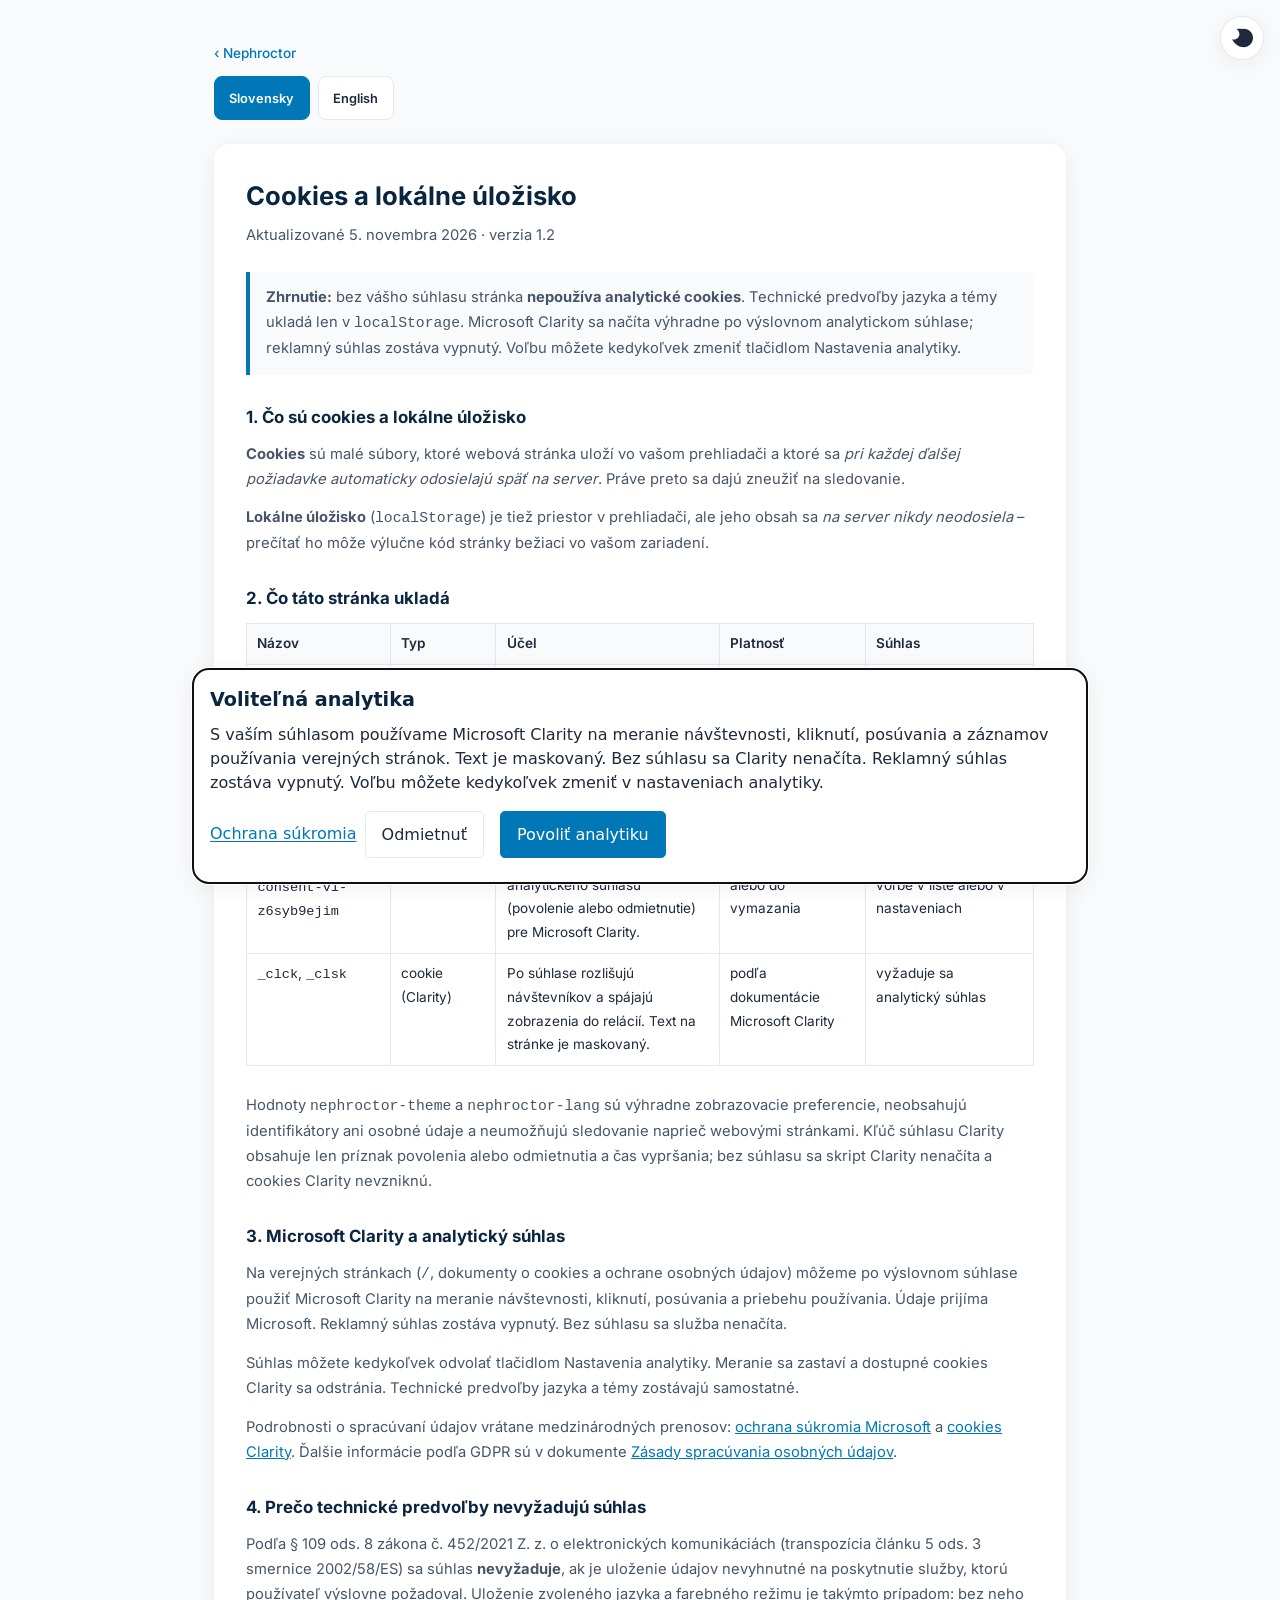
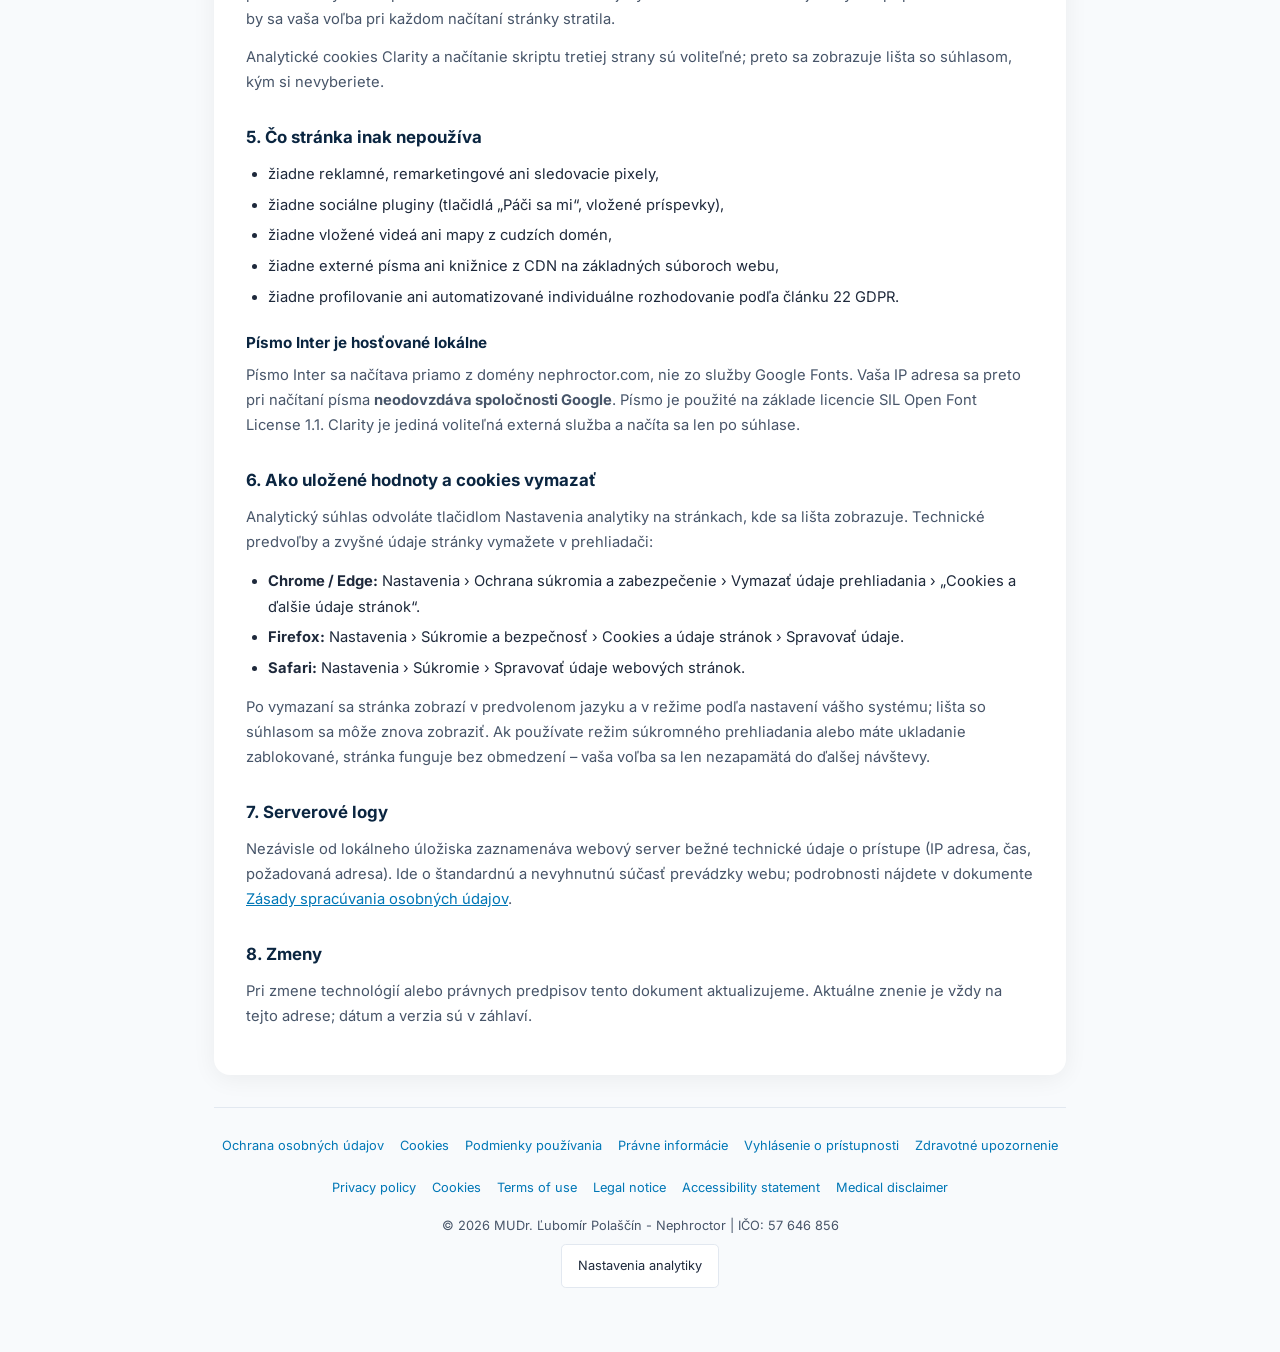
==== legal/cookies.html @ 83bac1ec "fix(theme): sync theme-color with page theme across tabs Explicit light/dark left browser chrome on " ====
<!DOCTYPE html>
<html lang="sk">
<head>
    <meta charset="UTF-8">
    <meta name="viewport" content="width=device-width, initial-scale=1.0">
    <title>Cookies a lokálne úložisko | Nephroctor</title>
    <meta name="description" content="Technické localStorage, voliteľný Microsoft Clarity po súhlase, cookies a návod na vymazanie na nephroctor.com.">
    <meta name="robots" content="index, follow">
    <meta name="theme-color" content="#f8fafc" media="(prefers-color-scheme: light)">
    <meta name="theme-color" content="#0f172a" media="(prefers-color-scheme: dark)">
    <meta name="color-scheme" content="light dark">
    <link rel="canonical" href="https://nephroctor.com/legal/cookies.html">
    <link rel="alternate" hreflang="sk" href="https://nephroctor.com/legal/cookies.html">
    <link rel="alternate" hreflang="en" href="https://nephroctor.com/legal/cookies.html?lang=en">
    <link rel="alternate" hreflang="x-default" href="https://nephroctor.com/legal/cookies.html">
    <link rel="icon" href="../assets/favicon.ico" sizes="32x32">
    <link rel="icon" type="image/png" sizes="16x16" href="../assets/favicon-16.png">
    <link rel="icon" type="image/png" sizes="32x32" href="../assets/favicon-32.png">
    <link rel="apple-touch-icon" href="../assets/apple-touch-icon.png">
    <link rel="stylesheet" href="../assets/site.css">
</head>
<body data-title-sk="Cookies a lokálne úložisko | Nephroctor" data-title-en="Cookies and local storage | Nephroctor">
    <script>
        (function () {
            try {
                var stored = localStorage.getItem('nephroctor-theme');
                if (stored === 'dark' || stored === 'light') {
                    document.documentElement.setAttribute('data-theme', stored);
                } else if (window.matchMedia && window.matchMedia('(prefers-color-scheme: dark)').matches) {
                    document.documentElement.setAttribute('data-theme', 'dark');
                }
            } catch (e) { /* localStorage unavailable */ }
            /* theme-color must match data-theme, not only OS prefers-color-scheme. */
            try {
                var theme = document.documentElement.getAttribute('data-theme');
                var dark = theme === 'dark' || (theme !== 'light' && window.matchMedia
                    && window.matchMedia('(prefers-color-scheme: dark)').matches);
                var color = dark ? '#0f172a' : '#f8fafc';
                var metas = document.querySelectorAll('meta[name="theme-color"]');
                if (metas.length) {
                    metas[0].removeAttribute('media');
                    metas[0].setAttribute('content', color);
                    for (var i = 1; i < metas.length; i++) {
                        metas[i].parentNode.removeChild(metas[i]);
                    }
                }
            } catch (e2) { /* theme-color meta unavailable */ }
        })();
    </script>

    <a class="skip-link" href="#main">Preskočiť na obsah / Skip to content</a>

    <button type="button" class="theme-toggle" id="theme-toggle" aria-label="Tmavý režim" title="Tmavý režim">
        <svg viewBox="0 0 24 24" aria-hidden="true" focusable="false"><path d="M9 2c-1.05 0-2.05.16-3 .46 1.89 1 3.18 2.99 3.18 5.27 0 3.31-2.69 6-6 6-.71 0-1.39-.13-2.02-.36C3.92 18.86 8.56 22 14 22c5.52 0 10-4.48 10-10S19.52 2 14 2c-.63 0-1.24.06-1.83.17C11.06 2.06 10.04 2 9 2z"/></svg>
    </button>

    <div class="container">
        <p><a class="back-link" href="../index.html">‹ Nephroctor</a></p>

        <div class="doc-lang" role="group" aria-label="Jazyk dokumentu / Document language">
            <button type="button" data-doc-lang="sk" aria-pressed="true" lang="sk">Slovensky</button>
            <button type="button" data-doc-lang="en" aria-pressed="false" lang="en">English</button>
        </div>

        <main id="main">
            <article class="content-card" id="doc-sk" data-lang-block="sk" lang="sk">
                <div class="doc-header">
                    <h1>Cookies a lokálne úložisko</h1>
                    <p class="doc-meta">Aktualizované 5. novembra 2026 · verzia 1.2</p>
                </div>

                <div class="prose">
                    <div class="callout">
                        <p><strong>Zhrnutie:</strong> bez vášho súhlasu stránka <strong>nepoužíva analytické cookies</strong>. Technické predvoľby jazyka a témy ukladá len v <code>localStorage</code>. Microsoft Clarity sa načíta výhradne po výslovnom analytickom súhlase; reklamný súhlas zostáva vypnutý. Voľbu môžete kedykoľvek zmeniť tlačidlom Nastavenia analytiky.</p>
                    </div>

                    <h2>1. Čo sú cookies a lokálne úložisko</h2>
                    <p><strong>Cookies</strong> sú malé súbory, ktoré webová stránka uloží vo vašom prehliadači a ktoré sa <em>pri každej ďalšej požiadavke automaticky odosielajú späť na server</em>. Práve preto sa dajú zneužiť na sledovanie.</p>
                    <p><strong>Lokálne úložisko</strong> (<code>localStorage</code>) je tiež priestor v prehliadači, ale jeho obsah sa <em>na server nikdy neodosiela</em> – prečítať ho môže výlučne kód stránky bežiaci vo vašom zariadení.</p>

                    <h2>2. Čo táto stránka ukladá</h2>
                    <div class="table-scroll">
                        <table>
                            <thead>
                                <tr><th>Názov</th><th>Typ</th><th>Účel</th><th>Platnosť</th><th>Súhlas</th></tr>
                            </thead>
                            <tbody>
                                <tr>
                                    <td><code>nephroctor-theme</code></td>
                                    <td>localStorage</td>
                                    <td>Zapamätá si, či ste zvolili svetlý alebo tmavý režim zobrazenia.</td>
                                    <td>do vymazania používateľom</td>
                                    <td>nevyžaduje sa</td>
                                </tr>
                                <tr>
                                    <td><code>nephroctor-lang</code></td>
                                    <td>localStorage</td>
                                    <td>Zapamätá si zvolený jazyk stránky, aby ste ho nemuseli vyberať pri každej návšteve.</td>
                                    <td>do vymazania používateľom</td>
                                    <td>nevyžaduje sa</td>
                                </tr>
                                <tr>
                                    <td><code>clarity-consent-v1-z6syb9ejim</code></td>
                                    <td>localStorage</td>
                                    <td>Zapamätá vašu voľbu analytického súhlasu (povolenie alebo odmietnutie) pre Microsoft Clarity.</td>
                                    <td>180 dní od voľby, alebo do vymazania</td>
                                    <td>ukladá sa až po vašej voľbe v lište alebo v nastaveniach</td>
                                </tr>
                                <tr>
                                    <td><code>_clck</code>, <code>_clsk</code></td>
                                    <td>cookie (Clarity)</td>
                                    <td>Po súhlase rozlišujú návštevníkov a spájajú zobrazenia do relácií. Text na stránke je maskovaný.</td>
                                    <td>podľa dokumentácie Microsoft Clarity</td>
                                    <td>vyžaduje sa analytický súhlas</td>
                                </tr>
                            </tbody>
                        </table>
                    </div>
                    <p>Hodnoty <code>nephroctor-theme</code> a <code>nephroctor-lang</code> sú výhradne zobrazovacie preferencie, neobsahujú identifikátory ani osobné údaje a neumožňujú sledovanie naprieč webovými stránkami. Kľúč súhlasu Clarity obsahuje len príznak povolenia alebo odmietnutia a čas vypršania; bez súhlasu sa skript Clarity nenačíta a cookies Clarity nevzniknú.</p>

                    <h2>3. Microsoft Clarity a analytický súhlas</h2>
                    <p>Na verejných stránkach (<code>/</code>, dokumenty o cookies a ochrane osobných údajov) môžeme po výslovnom súhlase použiť Microsoft Clarity na meranie návštevnosti, kliknutí, posúvania a priebehu používania. Údaje prijíma Microsoft. Reklamný súhlas zostáva vypnutý. Bez súhlasu sa služba nenačíta.</p>
                    <p>Súhlas môžete kedykoľvek odvolať tlačidlom Nastavenia analytiky. Meranie sa zastaví a dostupné cookies Clarity sa odstránia. Technické predvoľby jazyka a témy zostávajú samostatné.</p>
                    <p>Podrobnosti o spracúvaní údajov vrátane medzinárodných prenosov: <a href="https://privacy.microsoft.com/privacystatement" target="_blank" rel="noopener noreferrer">ochrana súkromia Microsoft</a> a <a href="https://learn.microsoft.com/en-us/clarity/setup-and-installation/clarity-cookies" target="_blank" rel="noopener noreferrer">cookies Clarity</a>. Ďalšie informácie podľa GDPR sú v dokumente <a href="ochrana-osobnych-udajov.html">Zásady spracúvania osobných údajov</a>.</p>

                    <h2>4. Prečo technické predvoľby nevyžadujú súhlas</h2>
                    <p>Podľa § 109 ods. 8 zákona č. 452/2021 Z. z. o elektronických komunikáciách (transpozícia článku 5 ods. 3 smernice 2002/58/ES) sa súhlas <strong>nevyžaduje</strong>, ak je uloženie údajov nevyhnutné na poskytnutie služby, ktorú používateľ výslovne požadoval. Uloženie zvoleného jazyka a farebného režimu je takýmto prípadom: bez neho by sa vaša voľba pri každom načítaní stránky stratila.</p>
                    <p>Analytické cookies Clarity a načítanie skriptu tretiej strany sú voliteľné; preto sa zobrazuje lišta so súhlasom, kým si nevyberiete.</p>

                    <h2>5. Čo stránka inak nepoužíva</h2>
                    <ul>
                        <li>žiadne reklamné, remarketingové ani sledovacie pixely,</li>
                        <li>žiadne sociálne pluginy (tlačidlá „Páči sa mi“, vložené príspevky),</li>
                        <li>žiadne vložené videá ani mapy z cudzích domén,</li>
                        <li>žiadne externé písma ani knižnice z CDN na základných súboroch webu,</li>
                        <li>žiadne profilovanie ani automatizované individuálne rozhodovanie podľa článku 22 GDPR.</li>
                    </ul>

                    <h3>Písmo Inter je hosťované lokálne</h3>
                    <p>Písmo Inter sa načítava priamo z domény nephroctor.com, nie zo služby Google Fonts. Vaša IP adresa sa preto pri načítaní písma <strong>neodovzdáva spoločnosti Google</strong>. Písmo je použité na základe licencie SIL Open Font License 1.1. Clarity je jediná voliteľná externá služba a načíta sa len po súhlase.</p>

                    <h2>6. Ako uložené hodnoty a cookies vymazať</h2>
                    <p>Analytický súhlas odvoláte tlačidlom Nastavenia analytiky na stránkach, kde sa lišta zobrazuje. Technické predvoľby a zvyšné údaje stránky vymažete v prehliadači:</p>
                    <ul>
                        <li><strong>Chrome / Edge:</strong> Nastavenia › Ochrana súkromia a zabezpečenie › Vymazať údaje prehliadania › „Cookies a ďalšie údaje stránok“.</li>
                        <li><strong>Firefox:</strong> Nastavenia › Súkromie a bezpečnosť › Cookies a údaje stránok › Spravovať údaje.</li>
                        <li><strong>Safari:</strong> Nastavenia › Súkromie › Spravovať údaje webových stránok.</li>
                    </ul>
                    <p>Po vymazaní sa stránka zobrazí v predvolenom jazyku a v režime podľa nastavení vášho systému; lišta so súhlasom sa môže znova zobraziť. Ak používate režim súkromného prehliadania alebo máte ukladanie zablokované, stránka funguje bez obmedzení – vaša voľba sa len nezapamätá do ďalšej návštevy.</p>

                    <h2>7. Serverové logy</h2>
                    <p>Nezávisle od lokálneho úložiska zaznamenáva webový server bežné technické údaje o prístupe (IP adresa, čas, požadovaná adresa). Ide o štandardnú a nevyhnutnú súčasť prevádzky webu; podrobnosti nájdete v dokumente <a href="ochrana-osobnych-udajov.html">Zásady spracúvania osobných údajov</a>.</p>

                    <h2>8. Zmeny</h2>
                    <p>Pri zmene technológií alebo právnych predpisov tento dokument aktualizujeme. Aktuálne znenie je vždy na tejto adrese; dátum a verzia sú v záhlaví.</p>
                </div>
            </article>

            <article class="content-card" id="doc-en" data-lang-block="en" lang="en" hidden>
                <div class="doc-header">
                    <h1>Cookies and local storage</h1>
                    <p class="doc-meta">Updated 5 November 2026 · version 1.2</p>
                </div>

                <div class="prose">
                    <div class="callout">
                        <p><strong>Summary:</strong> without your consent this site uses <strong>no analytics cookies</strong>. Language and theme preferences are stored only in <code>localStorage</code>. Microsoft Clarity loads only after explicit analytics consent; advertising consent stays denied. You can change your choice at any time via Analytics settings.</p>
                        <p>The <strong>Slovak version is the legally binding one</strong>; this is a courtesy translation.</p>
                    </div>

                    <h2>1. Cookies versus local storage</h2>
                    <p><strong>Cookies</strong> are small files a website stores in your browser which are <em>automatically sent back to the server with every subsequent request</em>. That is precisely what makes them usable for tracking.</p>
                    <p><strong>Local storage</strong> (<code>localStorage</code>) is also browser-side storage, but its contents are <em>never sent to the server</em> – only page code running on your own device can read it.</p>

                    <h2>2. What this site stores</h2>
                    <div class="table-scroll">
                        <table>
                            <thead>
                                <tr><th>Name</th><th>Type</th><th>Purpose</th><th>Lifetime</th><th>Consent</th></tr>
                            </thead>
                            <tbody>
                                <tr>
                                    <td><code>nephroctor-theme</code></td>
                                    <td>localStorage</td>
                                    <td>Remembers whether you chose the light or dark display mode.</td>
                                    <td>until you delete it</td>
                                    <td>not required</td>
                                </tr>
                                <tr>
                                    <td><code>nephroctor-lang</code></td>
                                    <td>localStorage</td>
                                    <td>Remembers your chosen site language so you need not select it on every visit.</td>
                                    <td>until you delete it</td>
                                    <td>not required</td>
                                </tr>
                                <tr>
                                    <td><code>clarity-consent-v1-z6syb9ejim</code></td>
                                    <td>localStorage</td>
                                    <td>Remembers your analytics consent choice (allow or decline) for Microsoft Clarity.</td>
                                    <td>180 days from the choice, or until deleted</td>
                                    <td>written only after you choose in the banner or settings</td>
                                </tr>
                                <tr>
                                    <td><code>_clck</code>, <code>_clsk</code></td>
                                    <td>cookie (Clarity)</td>
                                    <td>After consent, distinguish visitors and connect page views into sessions. Page text is masked.</td>
                                    <td>per Microsoft Clarity documentation</td>
                                    <td>analytics consent required</td>
                                </tr>
                            </tbody>
                        </table>
                    </div>
                    <p><code>nephroctor-theme</code> and <code>nephroctor-lang</code> hold display preferences only. They contain no identifiers or personal data and enable no cross-site tracking. The Clarity consent key stores only the allow/deny flag and an expiry; without consent the Clarity script does not load and Clarity cookies are not set.</p>

                    <h2>3. Microsoft Clarity and analytics consent</h2>
                    <p>On public pages (<code>/</code>, the cookies and privacy documents) we may use Microsoft Clarity after explicit consent to measure visits, clicks, scrolling and session behaviour. Microsoft receives the data. Advertising consent stays denied. The service does not load without consent.</p>
                    <p>You can withdraw consent at any time using Analytics settings. Collection stops and accessible Clarity cookies are removed. Language and theme preferences remain separate.</p>
                    <p>For processing details, including international transfers, see the <a href="https://privacy.microsoft.com/privacystatement" target="_blank" rel="noopener noreferrer">Microsoft Privacy Statement</a> and <a href="https://learn.microsoft.com/en-us/clarity/setup-and-installation/clarity-cookies" target="_blank" rel="noopener noreferrer">Clarity cookie documentation</a>. Further GDPR information is in the <a href="ochrana-osobnych-udajov.html?lang=en">Privacy policy</a>.</p>

                    <h2>4. Why technical preferences do not need consent</h2>
                    <p>Under Section 109(8) of Act No. 452/2021 Coll. on electronic communications (transposing Article 5(3) of Directive 2002/58/EC), consent is <strong>not required</strong> where storage is strictly necessary to provide a service explicitly requested by the user. Remembering your language and colour scheme is exactly such a case: without it, your choice would be lost on every page load.</p>
                    <p>Clarity analytics cookies and the third-party script are optional; that is why a consent banner appears until you choose.</p>

                    <h2>5. What the site otherwise does not use</h2>
                    <ul>
                        <li>no advertising, remarketing or tracking pixels,</li>
                        <li>no social plugins (like buttons, embedded posts),</li>
                        <li>no embedded videos or maps from foreign domains,</li>
                        <li>no external fonts or CDN-hosted libraries for core website assets,</li>
                        <li>no profiling and no automated individual decision-making within the meaning of Article 22 GDPR.</li>
                    </ul>

                    <h3>The Inter typeface is self-hosted</h3>
                    <p>Inter is loaded directly from nephroctor.com, not from Google Fonts. Your IP address is therefore <strong>not disclosed to Google</strong> when the font loads. The typeface is used under the SIL Open Font License 1.1. Clarity is the only optional external service and loads only after consent.</p>

                    <h2>6. How to delete stored values and cookies</h2>
                    <p>Withdraw analytics consent with Analytics settings on pages that show the banner. Delete technical preferences and remaining site data in the browser:</p>
                    <ul>
                        <li><strong>Chrome / Edge:</strong> Settings › Privacy and security › Delete browsing data › „Cookies and other site data“.</li>
                        <li><strong>Firefox:</strong> Settings › Privacy &amp; Security › Cookies and Site Data › Manage Data.</li>
                        <li><strong>Safari:</strong> Settings › Privacy › Manage Website Data.</li>
                    </ul>
                    <p>After deletion the site opens in the default language and follows your system colour scheme; the consent banner may appear again. If you browse privately or have storage blocked, the site works without restriction – your choice simply is not remembered for the next visit.</p>

                    <h2>7. Server logs</h2>
                    <p>Independently of local storage, the web server records ordinary technical access data (IP address, timestamp, requested URL). This is a standard and necessary part of operating a website; see the <a href="ochrana-osobnych-udajov.html?lang=en">Privacy policy</a> for details.</p>

                    <h2>8. Changes</h2>
                    <p>If technologies or legal requirements change, we update this document. The current version is always at this address; the date and version appear in the header.</p>
                </div>
            </article>
        </main>

        <footer class="footer">
            <nav class="footer-legal" data-lang-block="sk" aria-label="Právne dokumenty">
                <a href="ochrana-osobnych-udajov.html">Ochrana osobných údajov</a>
                <a href="cookies.html">Cookies</a>
                <a href="podmienky-pouzivania.html">Podmienky používania</a>
                <a href="pravne-informacie.html">Právne informácie</a>
                <a href="pristupnost.html">Vyhlásenie o prístupnosti</a>
                <a href="zdravotne-upozornenie.html">Zdravotné upozornenie</a>
            </nav>
            <nav class="footer-legal" data-lang-block="en" aria-label="Legal documents" hidden>
                <a href="ochrana-osobnych-udajov.html?lang=en">Privacy policy</a>
                <a href="cookies.html?lang=en">Cookies</a>
                <a href="podmienky-pouzivania.html?lang=en">Terms of use</a>
                <a href="pravne-informacie.html?lang=en">Legal notice</a>
                <a href="pristupnost.html?lang=en">Accessibility statement</a>
                <a href="zdravotne-upozornenie.html?lang=en">Medical disclaimer</a>
            </nav>
            <p>&copy; 2026 MUDr. Ľubomír Polaščín - Nephroctor | IČO: 57 646 856</p>
        </footer>
    </div>

    <script src="../assets/legal.js"></script>
<script src="../assets/clarity-consent.js?v=a6b08f84514b" data-project="z6syb9ejim" data-paths="/,/index.html,/legal/cookies.html,/legal/ochrana-osobnych-udajov.html" data-privacy="/legal/ochrana-osobnych-udajov.html" defer></script>
</body>
</html>
---- assets/site.css ----
/* ==========================================================================
   Nephroctor – shared stylesheet (index.html + /legal/*.html)
   Self-hosted Inter (SIL OFL 1.1) – no third-party font CDN, see /legal/cookies.html
   ========================================================================== */

/* --- Inter, variable, self-hosted ---------------------------------------- */
@font-face {
    font-family: 'Inter';
    font-style: normal;
    font-weight: 400 700;
    font-display: swap;
    src: url('fonts/inter-latin.woff2') format('woff2');
    unicode-range: U+0000-00FF, U+0131, U+0152-0153, U+02BB-02BC, U+02C6, U+02DA, U+02DC, U+0304, U+0308, U+0329, U+2000-206F, U+20AC, U+2122, U+2191, U+2193, U+2212, U+2215, U+FEFF, U+FFFD;
}

@font-face {
    font-family: 'Inter';
    font-style: normal;
    font-weight: 400 700;
    font-display: swap;
    src: url('fonts/inter-latin-ext.woff2') format('woff2');
    unicode-range: U+0100-02BA, U+02BD-02C5, U+02C7-02CC, U+02CE-02D7, U+02DD-02FF, U+0304, U+0308, U+0329, U+1D00-1DBF, U+1E00-1E9F, U+1EF2-1EFF, U+2020, U+20A0-20AB, U+20AD-20C0, U+2113, U+2C60-2C7F, U+A720-A7FF;
}

@font-face {
    font-family: 'Inter';
    font-style: normal;
    font-weight: 400 700;
    font-display: swap;
    src: url('fonts/inter-greek.woff2') format('woff2');
    unicode-range: U+0370-0377, U+037A-037F, U+0384-038A, U+038C, U+038E-03A1, U+03A3-03FF;
}

@font-face {
    font-family: 'Inter';
    font-style: normal;
    font-weight: 400 700;
    font-display: swap;
    src: url('fonts/inter-cyrillic.woff2') format('woff2');
    unicode-range: U+0301, U+0400-045F, U+0490-0491, U+04B0-04B1, U+2116;
}

/* --- Design tokens -------------------------------------------------------- */
:root {
    --color-primary: #0a2540;
    --color-accent: #00b4d8;
    --color-accent-dark: #0077b6;
    /* Filled controls: --color-accent-strong pairs with --color-on-accent
       and is contrast-checked in both themes (see .audit.md, Beh #7). */
    --color-accent-strong: #0077b6;
    --color-on-accent: #ffffff;
    /* Icon plate gradient. The light stop is #0096b5 rather than the brand
       #00b4d8 so the white glyph clears WCAG 1.4.11 (3.48:1 vs 2.46:1). */
    --color-icon-from: #0096b5;
    --color-icon-to: #0077b6;
    --color-bg: #f8fafc;
    --color-card: #ffffff;
    --color-text: #1e293b;
    --color-muted: #475569;
    --color-border: #e2e8f0;
    --radius: 16px;
    --shadow: 0 4px 24px rgba(0, 0, 0, 0.06);
}

:root[data-theme="dark"] {
    --color-primary: #e2e8f0;
    --color-accent: #22d3ee;
    --color-accent-dark: #67e8f9;
    --color-accent-strong: #22d3ee;
    --color-on-accent: #0f172a;
    --color-icon-from: #22d3ee;
    --color-icon-to: #67e8f9;
    --color-bg: #0f172a;
    --color-card: #1e293b;
    --color-text: #f1f5f9;
    --color-muted: #94a3b8;
    --color-border: #334155;
    --shadow: 0 4px 24px rgba(0, 0, 0, 0.25);
}

@media (prefers-color-scheme: dark) {
    :root:not([data-theme="light"]) {
        --color-primary: #e2e8f0;
        --color-accent: #22d3ee;
        --color-accent-dark: #67e8f9;
        --color-accent-strong: #22d3ee;
        --color-on-accent: #0f172a;
        --color-icon-from: #22d3ee;
        --color-icon-to: #67e8f9;
        --color-bg: #0f172a;
        --color-card: #1e293b;
        --color-text: #f1f5f9;
        --color-muted: #94a3b8;
        --color-border: #334155;
        --shadow: 0 4px 24px rgba(0, 0, 0, 0.25);
    }
}

/* --- Base ----------------------------------------------------------------- */
* {
    margin: 0;
    padding: 0;
    box-sizing: border-box;
}

body {
    font-family: 'Inter', system-ui, -apple-system, 'Segoe UI', Roboto, Arial, sans-serif;
    background: var(--color-bg);
    color: var(--color-text);
    line-height: 1.6;
    min-height: 100vh;
    -webkit-text-size-adjust: 100%;
}

.container {
    max-width: 900px;
    margin: 0 auto;
    padding: 2rem 1.5rem;
}

.visually-hidden {
    position: absolute;
    width: 1px;
    height: 1px;
    margin: -1px;
    padding: 0;
    overflow: hidden;
    clip: rect(0 0 0 0);
    clip-path: inset(50%);
    white-space: nowrap;
    border: 0;
}

.skip-link {
    position: absolute;
    left: 0.5rem;
    top: -3rem;
    z-index: 200;
    padding: 0.6rem 1rem;
    border-radius: 8px;
    background: var(--color-accent-strong);
    color: var(--color-on-accent);
    font-size: 0.9rem;
    font-weight: 600;
    text-decoration: none;
    transition: top 0.2s ease;
}

.skip-link:focus {
    top: 0.5rem;
}

/* --- Header / logo -------------------------------------------------------- */
.header {
    text-align: center;
    margin-bottom: 2.5rem;
}

.header img {
    max-width: 500px;
    width: 100%;
    height: auto;
    display: block;
}

/* The logo master has an opaque near-white background, so the plate stays
   white in both themes – a tinted plate would show a visible seam. */
.logo-wrapper {
    display: inline-block;
    background: #ffffff;
    padding: 1.5rem 2rem;
    border-radius: var(--radius);
    box-shadow: var(--shadow);
    margin-bottom: 1.5rem;
}

.header h1 {
    font-size: 1.5rem;
    font-weight: 700;
    color: var(--color-primary);
    margin-bottom: 0.25rem;
}

.header .subtitle {
    font-size: 0.95rem;
    color: var(--color-muted);
}

/* --- Cards ---------------------------------------------------------------- */
.card,
.content-card {
    background: var(--color-card);
    border-radius: var(--radius);
    box-shadow: var(--shadow);
    padding: 2rem;
    margin-bottom: 2rem;
}

.info-grid {
    display: grid;
    /* min() keeps the track from forcing page overflow when the card is
       narrower than 250px (e.g. 320px viewport with container + card padding). */
    grid-template-columns: repeat(auto-fit, minmax(min(250px, 100%), 1fr));
    gap: 1.25rem;
}

.info-item {
    display: flex;
    align-items: flex-start;
    gap: 0.75rem;
    min-width: 0;
}

.info-item .icon {
    flex-shrink: 0;
    width: 36px;
    height: 36px;
    background: linear-gradient(135deg, var(--color-icon-from), var(--color-icon-to));
    border-radius: 8px;
    display: flex;
    align-items: center;
    justify-content: center;
}

.info-item .icon svg {
    width: 18px;
    height: 18px;
    fill: var(--color-on-accent);
}

.info-item .label {
    font-size: 0.75rem;
    text-transform: uppercase;
    letter-spacing: 0.05em;
    color: var(--color-muted);
    font-weight: 600;
}

.info-item .value {
    font-size: 0.95rem;
    color: var(--color-text);
    font-weight: 500;
    min-width: 0;
    overflow-wrap: anywhere;
}

.info-item .value a {
    color: var(--color-accent-dark);
    text-decoration: none;
}

.info-item .value a:hover {
    text-decoration: underline;
}

/* --- Language selector ---------------------------------------------------- */
.lang-section {
    margin-bottom: 2rem;
}

.lang-section h2 {
    font-size: 1rem;
    font-weight: 600;
    margin-bottom: 0.75rem;
    color: var(--color-primary);
}

.lang-grid {
    display: flex;
    flex-wrap: wrap;
    gap: 0.5rem;
}

.lang-btn {
    padding: 0.5rem 0.85rem;
    min-height: 44px;
    border: 1.5px solid var(--color-border);
    border-radius: 8px;
    background: var(--color-card);
    color: var(--color-text);
    font-family: inherit;
    font-size: 0.8rem;
    font-weight: 500;
    cursor: pointer;
    transition: background-color 0.2s ease, border-color 0.2s ease, color 0.2s ease;
    display: inline-flex;
    align-items: center;
}

.lang-btn:hover,
.lang-btn[aria-pressed="true"] {
    border-color: var(--color-accent-strong);
    background: var(--color-accent-strong);
    color: var(--color-on-accent);
}

.lang-btn:focus-visible,
.theme-toggle:focus-visible,
.skip-link:focus-visible,
a:focus-visible {
    outline: 3px solid var(--color-accent-dark);
    outline-offset: 2px;
}

/* --- Content -------------------------------------------------------------- */
.content-card h2 {
    font-size: 1.1rem;
    margin-bottom: 1rem;
    color: var(--color-primary);
}

.content-card p {
    color: var(--color-muted);
    font-size: 0.92rem;
    line-height: 1.7;
}

/* --- Footer --------------------------------------------------------------- */
.footer {
    text-align: center;
    padding: 1.5rem 0;
    color: var(--color-muted);
    font-size: 0.8rem;
    border-top: 1px solid var(--color-border);
}

.footer-legal {
    display: flex;
    flex-wrap: wrap;
    justify-content: center;
    gap: 0.35rem 1rem;
    margin-bottom: 0.85rem;
}

.footer-legal a {
    color: var(--color-accent-dark);
    text-decoration: none;
    padding: 0.25rem 0;
}

.footer-legal a:hover {
    text-decoration: underline;
}

/* --- Theme toggle --------------------------------------------------------- */
.theme-toggle {
    position: fixed;
    top: 1rem;
    right: 1rem;
    width: 44px;
    height: 44px;
    border: 1.5px solid var(--color-border);
    border-radius: 50%;
    background: var(--color-card);
    color: var(--color-text);
    cursor: pointer;
    display: flex;
    align-items: center;
    justify-content: center;
    transition: background-color 0.2s ease, border-color 0.2s ease, color 0.2s ease;
    box-shadow: var(--shadow);
    z-index: 100;
}

.theme-toggle:hover {
    border-color: var(--color-accent-strong);
    background: var(--color-accent-strong);
    color: var(--color-on-accent);
}

.theme-toggle svg {
    width: 22px;
    height: 22px;
    fill: currentColor;
}

/* --- Legal documents ------------------------------------------------------ */
.doc-header {
    margin-bottom: 1.5rem;
}

.doc-header h1 {
    font-size: 1.6rem;
    font-weight: 700;
    color: var(--color-primary);
    margin-bottom: 0.35rem;
}

.doc-meta {
    font-size: 0.8rem;
    color: var(--color-muted);
}

.back-link {
    display: inline-flex;
    align-items: center;
    gap: 0.4rem;
    min-height: 44px;
    color: var(--color-accent-dark);
    font-size: 0.85rem;
    font-weight: 500;
    text-decoration: none;
}

.back-link:hover {
    text-decoration: underline;
}

.doc-lang {
    display: flex;
    gap: 0.5rem;
    margin-bottom: 1.5rem;
}

.doc-lang button {
    padding: 0.4rem 0.9rem;
    min-height: 44px;
    border: 1.5px solid var(--color-border);
    border-radius: 8px;
    background: var(--color-card);
    color: var(--color-text);
    font-family: inherit;
    font-size: 0.8rem;
    font-weight: 600;
    cursor: pointer;
}

.doc-lang button[aria-pressed="true"] {
    border-color: var(--color-accent-strong);
    background: var(--color-accent-strong);
    color: var(--color-on-accent);
}

.doc-lang button:focus-visible {
    outline: 3px solid var(--color-accent-dark);
    outline-offset: 2px;
}

.prose {
    font-size: 0.92rem;
    line-height: 1.75;
    color: var(--color-text);
}

.prose h2 {
    font-size: 1.05rem;
    color: var(--color-primary);
    margin: 1.75rem 0 0.6rem;
}

.prose h2:first-child {
    margin-top: 0;
}

.prose h3 {
    font-size: 0.95rem;
    color: var(--color-primary);
    margin: 1.25rem 0 0.4rem;
}

.prose p,
.prose ul,
.prose ol,
.prose table {
    margin-bottom: 0.85rem;
}

.prose ul,
.prose ol {
    padding-left: 1.35rem;
}

.prose li {
    margin-bottom: 0.3rem;
}

.prose a {
    color: var(--color-accent-dark);
}

.prose dt {
    font-weight: 600;
    margin-top: 0.6rem;
}

.table-scroll {
    overflow-x: auto;
    margin-bottom: 0.85rem;
}

.prose table {
    border-collapse: collapse;
    width: 100%;
    min-width: 30rem;
    font-size: 0.85rem;
}

.prose th,
.prose td {
    border: 1px solid var(--color-border);
    padding: 0.5rem 0.65rem;
    text-align: left;
    vertical-align: top;
}

.prose th {
    background: var(--color-bg);
    font-weight: 600;
}

.callout {
    border-left: 4px solid var(--color-accent-strong);
    background: var(--color-bg);
    border-radius: 0 8px 8px 0;
    padding: 0.85rem 1rem;
    margin: 1rem 0;
}

.callout p:last-child {
    margin-bottom: 0;
}

.todo {
    border-left-color: #b45309;
}

:root[data-theme="dark"] .todo {
    border-left-color: #fbbf24;
}

/* --- Responsive ----------------------------------------------------------- */
@media (max-width: 600px) {
    .container {
        padding: 1.5rem 1rem;
    }

    .card,
    .content-card {
        padding: 1.5rem;
    }

    .header img {
        max-width: 320px;
    }

    .logo-wrapper {
        padding: 1rem 1.25rem;
    }

    .doc-header h1 {
        font-size: 1.3rem;
    }
}

@media (prefers-reduced-motion: reduce) {
    *,
    *::before,
    *::after {
        animation-duration: 0.01ms !important;
        animation-iteration-count: 1 !important;
        transition-duration: 0.01ms !important;
        scroll-behavior: auto !important;
    }
}

/* --- Print ---------------------------------------------------------------- */
@media print {
    .theme-toggle,
    .doc-lang,
    .lang-section,
    .skip-link,
    .back-link,
    .clarity-settings,
    .clarity-consent,
    .clarity-consent-status {
        display: none !important;
    }

    body {
        background: #fff;
        color: #000;
    }

    .card,
    .content-card {
        box-shadow: none;
        border: 1px solid #ccc;
    }
}
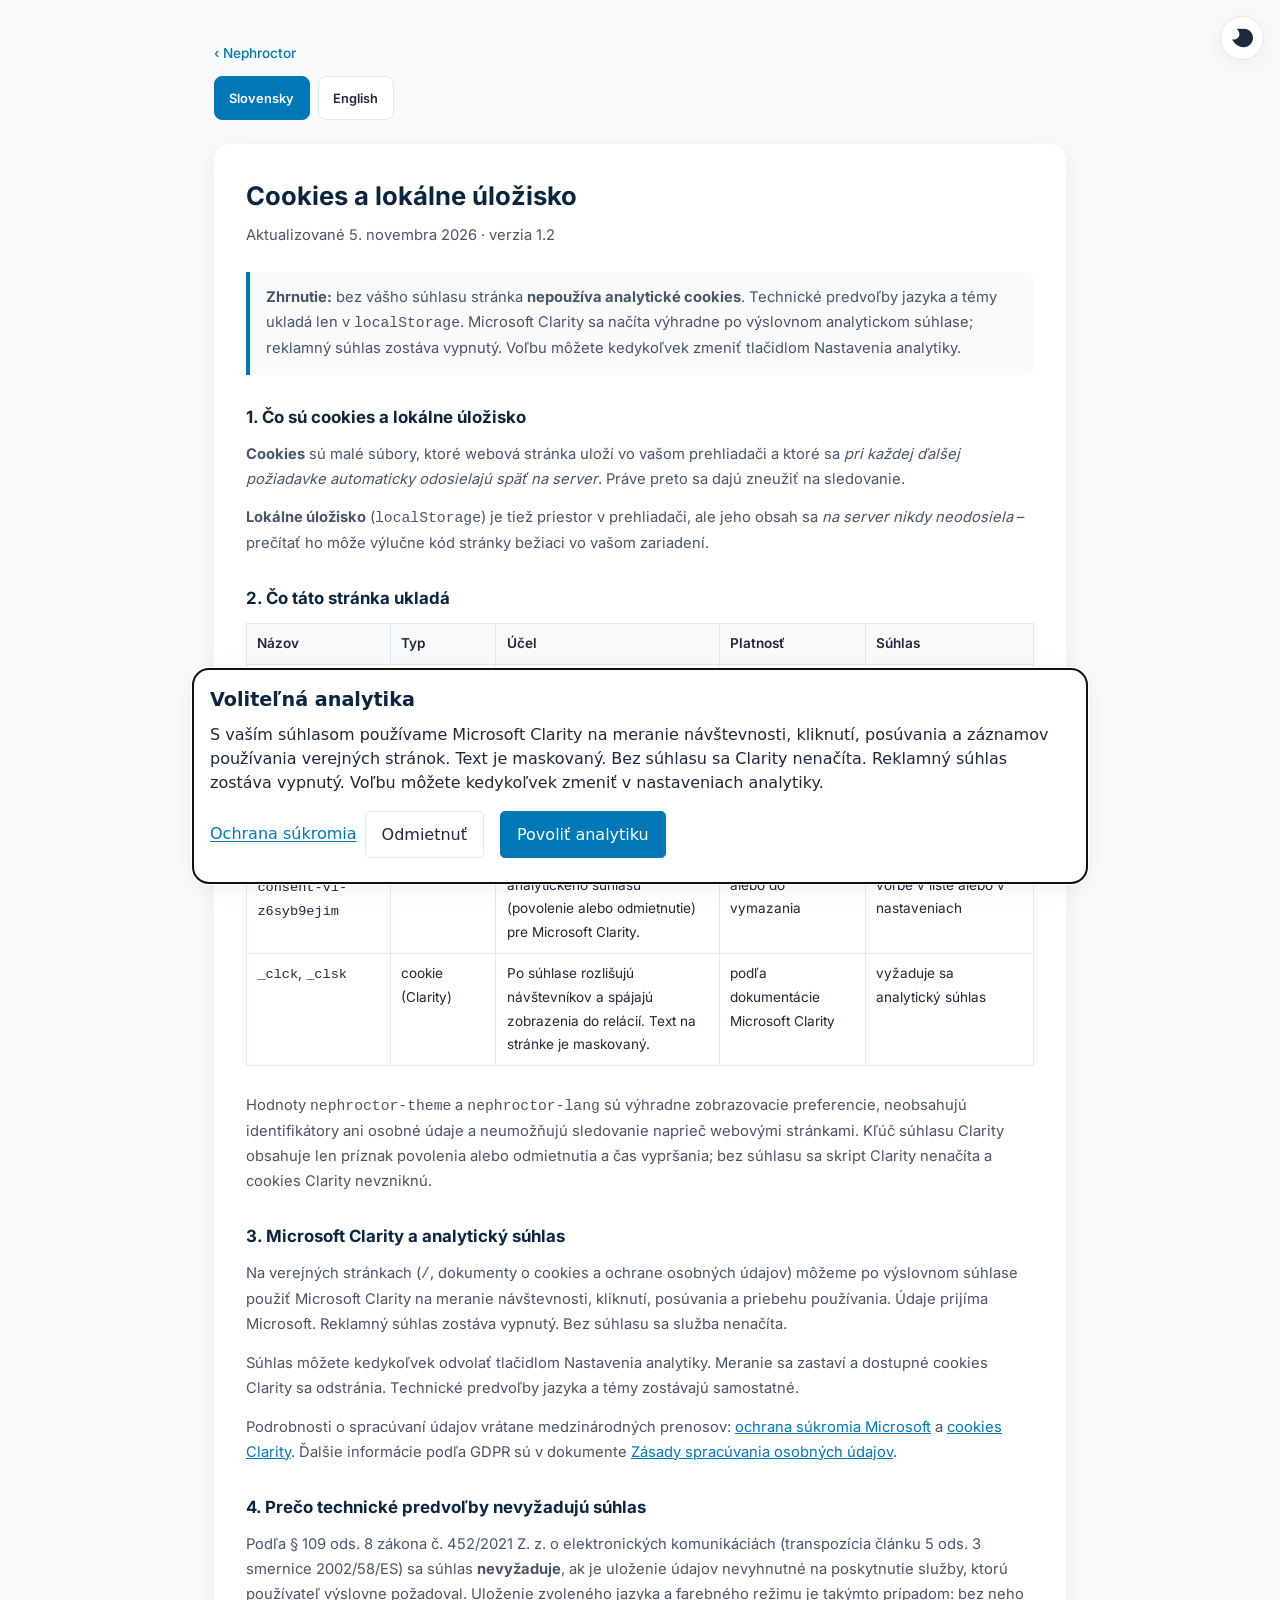
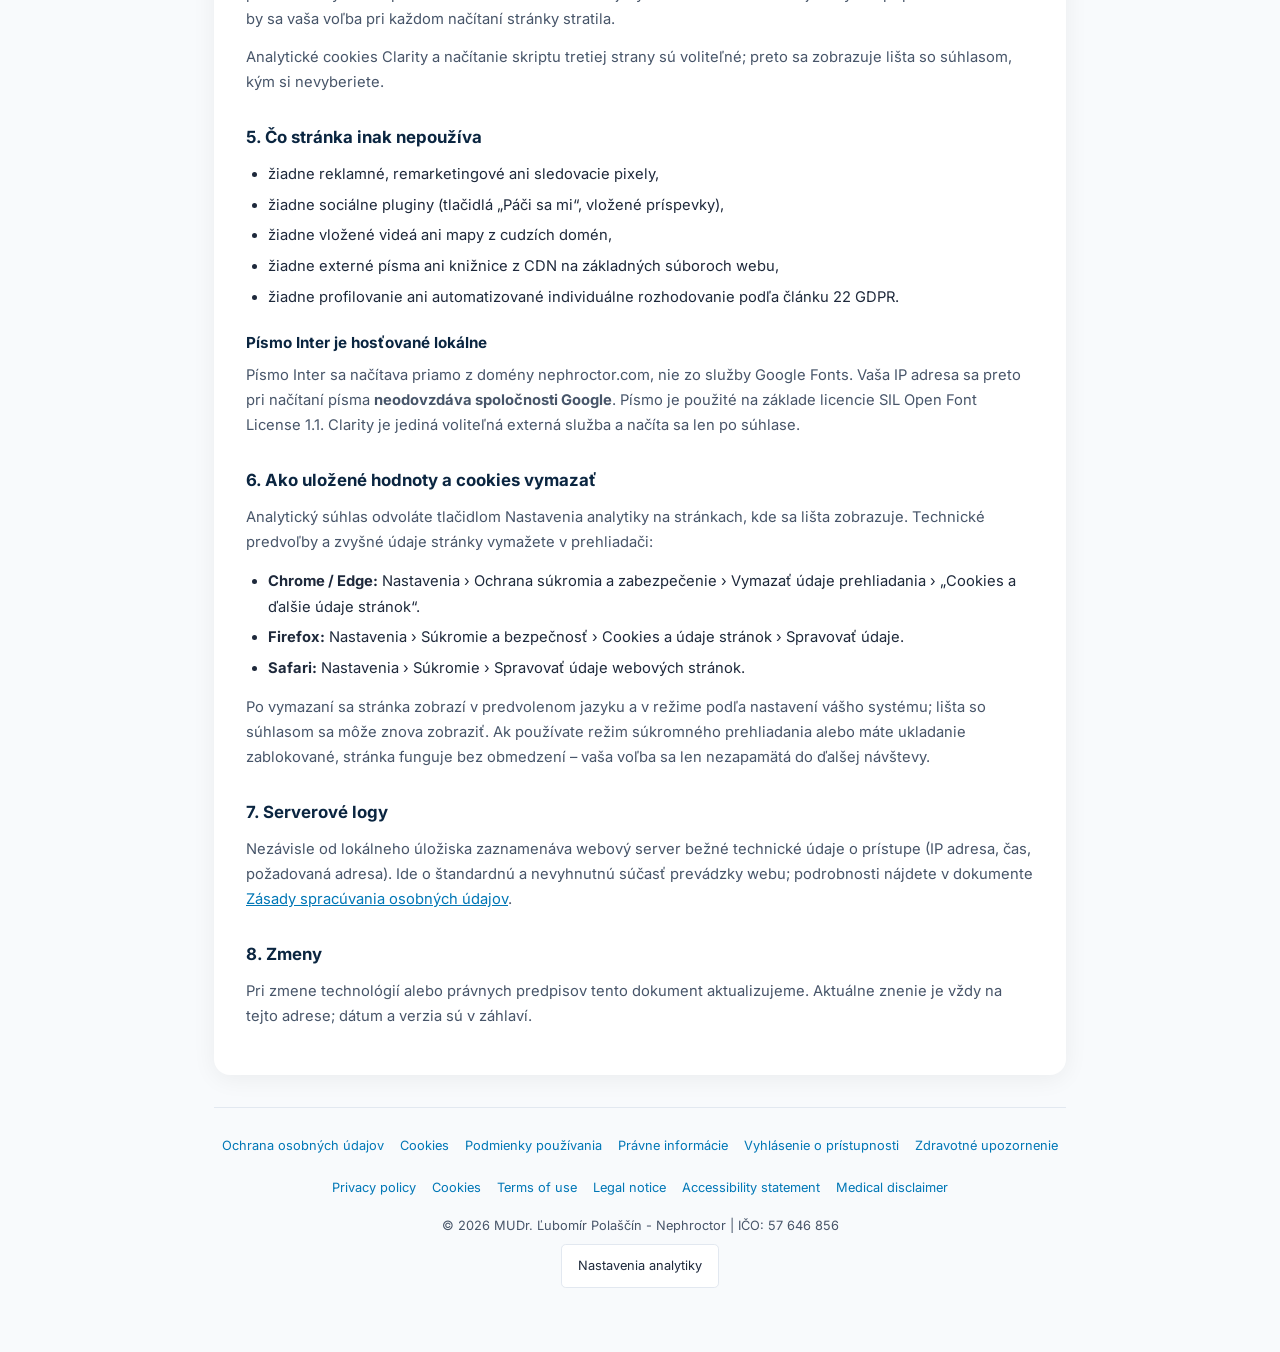
==== commit bce92c36: "fix(a11y): keep Clarity consent dialog scrollable after page scroll lock Document overflow lock left" ====
--- a/legal/cookies.html
+++ b/legal/cookies.html
@@ -26,11 +26,11 @@
                 var stored = localStorage.getItem('nephroctor-theme');
                 if (stored === 'dark' || stored === 'light') {
                     document.documentElement.setAttribute('data-theme', stored);
-                } else if (window.matchMedia && window.matchMedia('(prefers-color-scheme: dark)').matches) {
-                    document.documentElement.setAttribute('data-theme', 'dark');
                 }
+                /* No stored preference: leave data-theme unset so CSS media and
+                   later OS changes keep working. theme-color still syncs below. */
             } catch (e) { /* localStorage unavailable */ }
-            /* theme-color must match data-theme, not only OS prefers-color-scheme. */
+            /* theme-color must match effective theme (stored or OS), not dual media metas alone. */
             try {
                 var theme = document.documentElement.getAttribute('data-theme');
                 var dark = theme === 'dark' || (theme !== 'light' && window.matchMedia
@@ -62,7 +62,7 @@
             <button type="button" data-doc-lang="en" aria-pressed="false" lang="en">English</button>
         </div>
 
-        <main id="main">
+        <main id="main" tabindex="-1">
             <article class="content-card" id="doc-sk" data-lang-block="sk" lang="sk">
                 <div class="doc-header">
                     <h1>Cookies a lokálne úložisko</h1>
@@ -273,6 +273,6 @@
     </div>
 
     <script src="../assets/legal.js"></script>
-<script src="../assets/clarity-consent.js?v=a6b08f84514b" data-project="z6syb9ejim" data-paths="/,/index.html,/legal/cookies.html,/legal/ochrana-osobnych-udajov.html" data-privacy="/legal/ochrana-osobnych-udajov.html" defer></script>
+<script src="../assets/clarity-consent.js?v=78331b7675cf" data-project="z6syb9ejim" data-paths="/,/index.html,/legal/cookies.html,/legal/ochrana-osobnych-udajov.html" data-privacy="/legal/ochrana-osobnych-udajov.html" defer></script>
 </body>
 </html>
--- a/assets/site.css
+++ b/assets/site.css
@@ -150,6 +150,13 @@
     top: 0.5rem;
 }
 
+/* Skip-link target must be programmatically focusable (WCAG 2.4.1) so keyboard
+   focus actually moves into main after activation. tabindex="-1" keeps it out of
+   sequential tab order; hide the landmark-wide ring on that programmatic focus. */
+#main:focus {
+    outline: none;
+}
+
 /* --- Header / logo -------------------------------------------------------- */
 .header {
     text-align: center;
